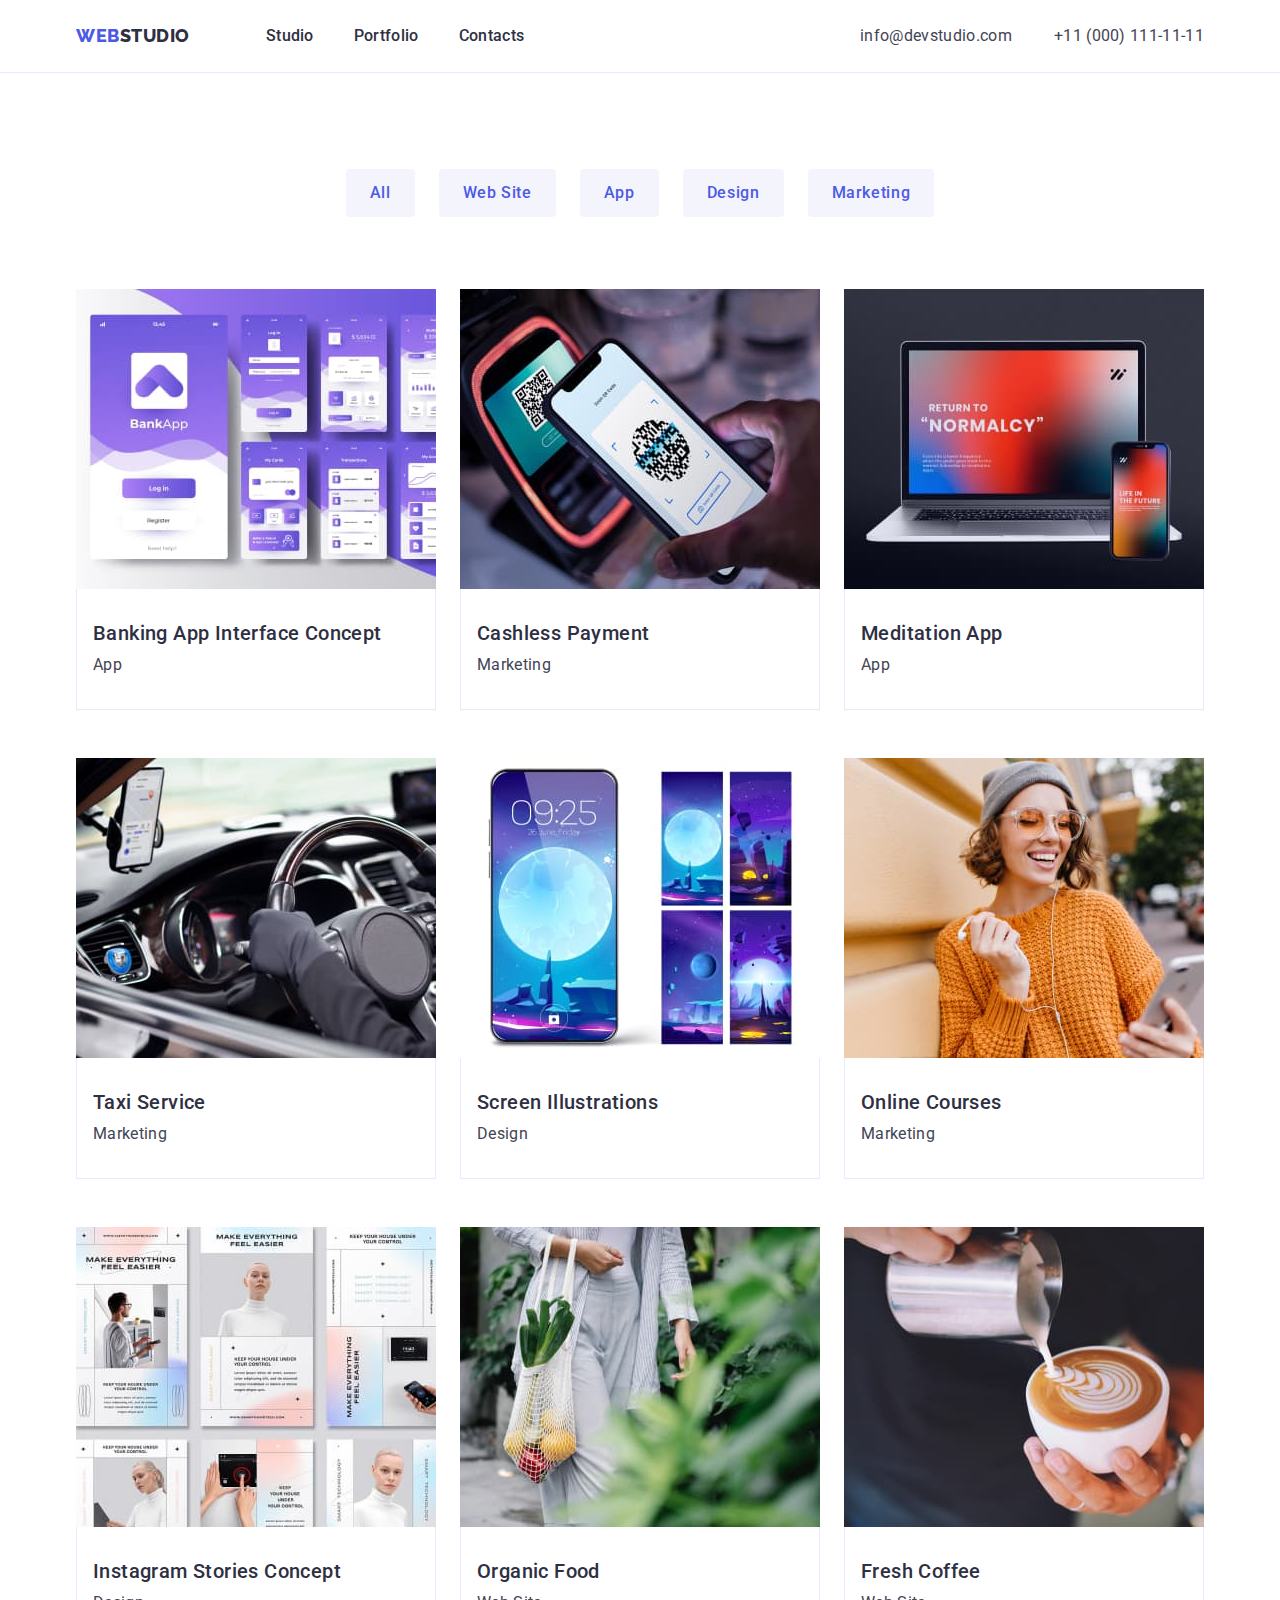
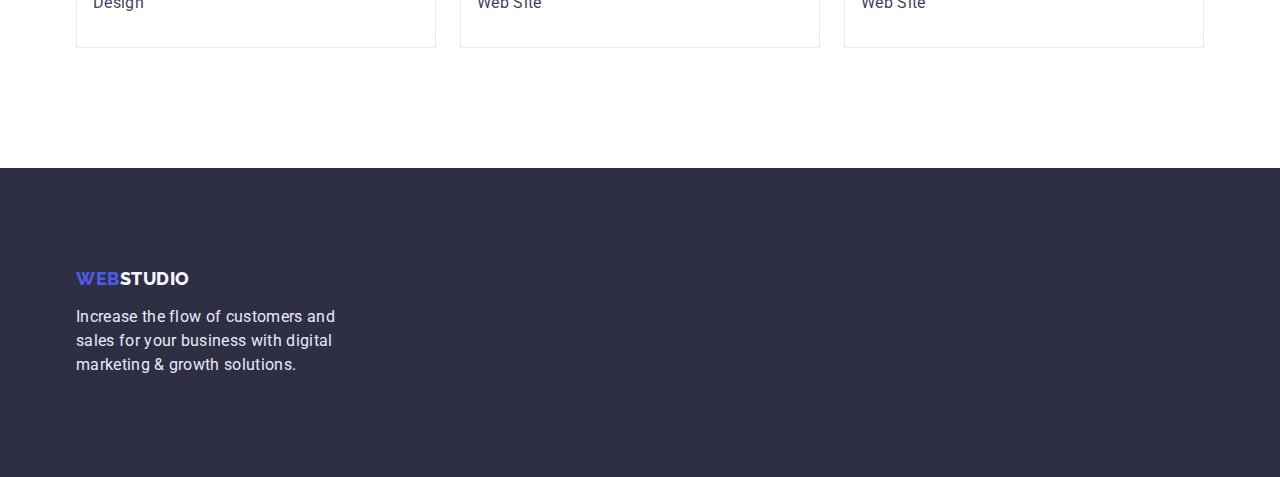
==== portfolio.html @ fcf5a806 "Initial commit" ====
<!DOCTYPE html>
<html lang="en">

<head>
  <meta charset="UTF-8" />
  <meta http-equiv="X-UA-Compatible" content="IE=edge" />
  <meta name="viewport" content="width=device-width, initial-scale=1.0" />
  <title>Document</title>
  <link rel="preconnect" href="https://fonts.googleapis.com" />
  <link rel="preconnect" href="https://fonts.gstatic.com" crossorigin />
  <link href="https://fonts.googleapis.com/css2?family=Raleway:wght@800&family=Roboto:wght@400;500;700;900&display=swap"
    rel="stylesheet" />
  <link href="
        https://cdn.jsdelivr.net/npm/modern-normalize@1.1.0/modern-normalize.min.css
        " rel="stylesheet" />
  <link rel="stylesheet" href="./css/styles.css" />
</head>

<body>
  <!-- Header page -->
  <header class="main-header">
    <div class="main-wrap container">
      <nav class="menu-nav">
        <!-- Links to other pages or sections of the current page -->
        <a href="./index.html" class="logo-text-first link">Web<span class="logo-text-second link">Studio</span> </a>
        <ul class="site-nav list">
          <li class="site-nav-item"><a href="./index.html" class="site-nav-link link">Studio</a></li>
          <li class="site-nav-item"><a href="./portfolio.html" class="site-nav-link link">Portfolio</a></li>
          <li class="site-nav-item"><a href="" class="site-nav-link link">Contacts</a></li>
        </ul>
      </nav>
      <address class="address-header">
        <ul class="address-nav list">
          <li class="address-nav-item">
            <a class="address-nav-link link" href="mailto:info@devstudio.com">info@devstudio.com</a>
          </li>
          <li class="address-nav-item">
            <a class="address-nav-link link" href="tel:+110001111111">+11 (000) 111-11-11</a>
          </li>
        </ul>
      </address>
    </div>
  </header>
  <!-- Unique page content -->
  <main>
    <!-- Hero filter/radio+buttons-->
    <section class="main-portfolio">
      <div class="container">
        <!-- title will be without text-->
        <h1 class="visually-hidden">"Work examples"</h1>
        <ul class="filter-btn-list list">
          <li>
            <button type="button" class="filter-btn-text">All</button>
          </li>
          <li>
            <button type="button" class="filter-btn-text">Web Site</button>
          </li>
          <li>
            <button type="button" class="filter-btn-text">App</button>
          </li>
          <li>
            <button type="button" class="filter-btn-text">Design</button>
          </li>
          <li>
            <button type="button" class="filter-btn-text">Marketing</button>
          </li>
        </ul>
        <!-- Work types-->
        <ul class="work-list list">
          <li class="work-type list">
            <a href="banking-app" class="work-link link">
              <img src="./images/banking-app.jpg" alt="banking-app" width="360" height="300" />
              <div class="work-type-div">
                <h2 class="work-type-name">Banking App Interface Concept</h2>
                <p class="work-type-text">App</p>
              </div>
            </a>
          </li>
          <li class="work-type list">
            <a href="cashless" class="work-link link">
              <img src="./images/cashless.jpg" alt="cashless" width="360" height="300" />
              <div class="work-type-div">
                <h2 class="work-type-name">Cashless Payment</h2>
                <p class="work-type-text">Marketing</p>
              </div>
            </a>
          </li>
          <li class="work-type list">
            <a href="meditaion" class="work-link link">
              <img src="./images/meditaion-app.jpg" alt="meditaion" width="360" height="300" />
              <div class="work-type-div">
                <h2 class="work-type-name">Meditation App</h2>
                <p class="work-type-text">App</p>
              </div>
            </a>
          </li>
          <li class="work-type list">
            <a href="taxiservice" class="work-link link">
              <img src="./images/taxiservice.jpg" alt="taxiservice" width="360" height="300" />
              <div class="work-type-div">
                <h2 class="work-type-name">Taxi Service</h2>
                <p class="work-type-text">Marketing</p>
              </div>
            </a>
          </li>
          <li class="work-type list">
            <a href="screenIllustr" class="work-link link">
              <img src="./images/screenIllustr.jpg" alt="screenIllustr" width="360" height="300" />
              <div class="work-type-div">
                <h2 class="work-type-name">Screen Illustrations</h2>
                <p class="work-type-text">Design</p>
              </div>
            </a>
          </li>
          <li class="work-type list">
            <a href="oncourses" class="work-link link">
              <img src="./images/oncourses.jpg" alt="oncourses" width="360" height="300" />
              <div class="work-type-div">
                <h2 class="work-type-name">Online Courses</h2>
                <p class="work-type-text">Marketing</p>
              </div>
            </a>
          </li>
          <li class="work-type list">
            <a href="instagram" class="work-link link">
              <img src="./images/instagram.jpg" alt="instagram" width="360" height="300" />
              <div class="work-type-div">
                <h2 class="work-type-name">Instagram Stories Concept</h2>
                <p class="work-type-text">Design</p>
              </div>
            </a>
          </li>
          <li class="work-type list">
            <a href="organicfood" class="work-link link">
              <img src="./images/organicfood.jpg" alt="organicfood" width="360" height="300" />
              <div class="work-type-div">
                <h2 class="work-type-name">Organic Food</h2>
                <p class="work-type-text">Web Site</p>
              </div>
            </a>
          </li>
          <li class="work-type list">
            <a href="freshcoffee" class="work-link link">
              <img src="./images/freshcoffee.jpg" alt="freshcoffee" width="360" height="300" />
              <div class="work-type-div">
                <h2 class="work-type-name">Fresh Coffee</h2>
                <p class="work-type-text">Web Site</p>
              </div>
            </a>
          </li>
        </ul>
      </div>
    </section>
  </main>
  <footer class="footer-main">
    <div class="container">
      <a href="./index.html" class="logo-text-first link">Web<span class="footer-text-second link">Studio</span> </a>
      <p class="footer-text">
        Increase the flow of customers and sales for your business with digital
        marketing & growth solutions.
      </p>
    </div>
  </footer>
</body>

</html>
---- css/styles.css ----
:root {
    --main-text-color: #434455;
    --title-text-color:#2E2F42;
    --logo-text-color:#4D5AE5;
    --hover-text-color:#404BBF;
    --background-hero-color: #2E2F42;
    --hero-text-color: #FFFFFF;
    --button-main-color: #4D5AE5;
    --button-hover-color: #404BBF;
    --button-text-color: #FFFFFF;
    --background-button-color: #F4F4FD;
    --background-team-color: #F4F4FD;
    --background-team-card: #FFFFFF;
    --background-footer-color: #2E2F42;
    --logo-footertext-color: #F4F4FD;
    --footer-text-color: #E7E9FC;
    --background-main-section: #E5E5E5;
    --background-work-card: #FFFFFF;
}
body {
    font-family: Roboto, sans-serif;
    color: var(--main-text-color);
    background-color: var(--background-team-card); 
}
/* global border-box*/
*,
*::before,
*::after {
        box-sizing: border-box;
}
/* local zeroing margin&padding */

h1,
h2,
h3,
h4,
p {     margin-top: 0;
        margin-bottom: 0;
}
ul {
        margin-top: 0;
        margin-bottom: 0;
        padding-left: 0;
}

img {
        display: block;
        max-width: 100%;
        height: auto;
}

/* reset styles in the list*/
.list {
        list-style: none;
}
/* style for main page*/
/* reset styles in the link*/
.link {
        text-decoration: none;
        font-style: normal;
}
/* container*/
.container {
        max-width: 1158px;
        padding: 0 15px;
        margin: 0 auto;
}
/*style header*/
.main-header {
        border-bottom: 1px solid #E7E9FC;
}
.main-wrap {
        display: flex;
        align-items: center;
}
.menu-nav {
        display: flex;
        align-items: center;
       
}
/* logo header*/

.logo-text-first {
        padding-top: 24px;
        padding-bottom: 24px;

        font-family: 'Raleway', sans-serif;
        font-weight: 800;
        font-size: 18px;
        line-height: 1.17;
        letter-spacing: 0.03em;
        text-transform: uppercase;
        color: var(--logo-text-color);
}
.logo-text-second {
        font-family: 'Raleway', sans-serif;
        font-weight: 800;
        font-size: 18px;
        line-height: 1.17;
        letter-spacing: 0.03em;
        text-transform: uppercase;
        color: var(--title-text-color);
}
/* nav in header*/
.site-nav .link:hover,
.site-nav .link:focus
{color: var(--hover-text-color);
}
.site-nav {
        display: flex;
        margin-left: 76px;
}
.site-nav-item {
        margin-right: 40px;
}
.site-nav .site-nav-item:last-child {
        margin-right: 0;
}
.site-nav-link {
        display: block;
        padding-top: 24px;
        padding-bottom: 24px;

        font-weight: 500;
        font-size: 16px;
        line-height: 1.5;
        letter-spacing: 0.02em;
        color: var(--title-text-color);
}
/* nav address in header*/
.address-header {
        font-style: normal;
        margin-left: auto;
}
.address-nav-link {
        padding-top: 24px;
        padding-bottom: 24px;

        font-weight: 400;
        font-size: 16px;
        line-height: 1.5;
        letter-spacing: 0.02em;
        color: var(--main-text-color);
}
.address-nav {
        display: flex;  
       
}
.address-nav .address-nav-item + .address-nav-item {
        margin-left: 42px;
}
.address-nav .link:hover,
.address-nav .link:focus {
        color: var(--hover-text-color);
}
/* Hero section+button*/
.hero-section {
        text-align: center;
        background-color: var(--background-hero-color);
        padding-top: 188px;
        padding-bottom: 188px;
}
.hero-text {
        margin-bottom: 48px;
        margin-right: auto;
        margin-left: auto;
        width: 496px;

        font-weight: 700;
        font-size: 56px;
        line-height: 1.07;
        letter-spacing: 0.02em;
        text-align: center;
        color: var(--hero-text-color);
}
.hero-button {
        display: inline-block;
        border-radius: 4px;
        padding: 16px 32px;
        box-shadow: 0px 4px 4px rgba(0, 0, 0, 0.15);
        border: 0;

        font-family: inherit;
        background-color: var(--button-main-color);
        font-weight: 500;
        font-size: 16px;
        line-height: 1.5;
        letter-spacing: 0.04em;
        cursor: pointer;
        color: var(--button-text-color);
}
.hero-button:hover,
.hero-button:focus {
    background-color: var(--button-hover-color);
}
/* section About Our goal*/
/* h2 hidden*/
.visually-hidden {
        position: absolute;
        width: 1px;
        height: 1px;
        margin: -1px;
        border: 0;
        padding: 0;
        white-space: nowrap;
        clip-path: inset(100%);
        clip: rect(0 0 0 0);
        overflow: hidden;
}
.goal-main {
        padding: 120px 0;
}
.goal-list {
        display: flex;
        gap: 24px;
}
.goal-nav {
        flex-basis: calc((100%-72px)/4);
}
.goal-nav-item {
        margin-top: 0;
        margin-bottom: 8px;
        font-weight: 500;
        font-size: 20px;
        line-height: 1.2;
        letter-spacing: 0.02em;
        color: var(--title-text-color);
}
.goal-nav-text {
        margin: 0;
        font-weight: 400;
        font-size: 16px;
        line-height: 1.5;
        letter-spacing: 0.02em;
        color: var(--main-text-color);
}
/*  section What are we doing*/
.doing-main {
        padding: 0 0 120px 0;
}
.doing-nav {
        display: flex;
        /* flex-wrap: wrap; */
        gap: 24px;

}
.doing-header {
        margin-top: 0;
        margin-bottom: 72px;

        font-weight: 700;
        font-size: 36px;
        line-height: 1.11;
        letter-spacing: 0.02em;
        text-transform: capitalize;
        text-align: center;
        color: var(--title-text-color);
}
.doing-nav-item {
        flex-basis: calc((100%-24*2)/3);
}

/*  section Team*/
.team-sect {
        padding: 120px 0;
        background-color: var(--background-team-color);
}
.team-nav {
        display: flex;
        /* flex-wrap: wrap; */
        gap: 24px;
}
.team-header {
        margin-top: 0;
        margin-bottom: 72px;

        font-weight: 700;
        font-size: 36px;
        line-height: 1.11;
        letter-spacing: 0.02em;
        text-transform: capitalize;
        text-align: center;
        color: var(--title-text-color);
}

.team-nav-items {
        flex-basis: calc((100%-24*3)/4);
        background-color: var(--background-team-card);
}
.team-nav-name {
        margin-top: 0;
        margin-bottom: 8px;
        text-align: center;

        font-weight: 500;
        font-size: 20px;
        line-height: 1.2;
        letter-spacing: 0.02em;
        color: var(--title-text-color);
}
.team-nav-position {
        margin: 0;
        text-align: center;
        line-height: 1.5;
        font-size: 16px;
        letter-spacing: 0.02em;
}
.container-card {
        padding: 32px 16px;
}
/*  footer*/
.footer-main {
        padding-top: 100px;
        padding-bottom: 100px;
        background-color: var(--background-footer-color);
}
.footer-text-second {
        font-family: 'Raleway', sans-serif;
        font-style: normal;
        font-weight: 800;
        font-size: 18px;
        line-height: 1.17;
        letter-spacing: 0.03em;
        text-transform: uppercase;
        color: var(--logo-footertext-color);
}
.footer-text {
        margin-top: 16px;
        margin-bottom: 0;
        width: 264px;

        font-size: 16px;
        line-height: 1.5;
        letter-spacing: 0.02em;
        color: var(--footer-text-color);
}
/* style for PORTFOLIO page*/
/* filter/radio+buttons-*/
.main-portfolio {
        padding: 96px 0 120px 0;
}
.filter-btn-list {
        margin-bottom: 72px;
        justify-content: center;
        display: flex;
        gap: 24px;
}
.filter-btn-text {
        display: inline-block;
        border-radius: 4px;
        padding: 12px 24px;

        font-family: inherit;
        background-color: var(--background-button-color);
        font-weight: 500;
        font-size: 16px;
        line-height: 1.5;
        letter-spacing: 0.04em;
        border: transparent;
        cursor: pointer;
        color: var(--button-main-color);
}
.filter-btn-text:hover,
.filter-btn-text:focus {
        color: var(--button-text-color);
        background-color: var(--button-hover-color);
        box-shadow: 0px 4px 4px rgba(0, 0, 0, 0.15);
        border-radius: 4px;
}
/* --Work types-*/
.work-list {
        display: flex;
        flex-wrap: wrap;
        gap: 48px 24px;
}
.work-type {
        width: calc ((100%-48px)/3);
        background-color: var(--background-work-card);
}
.work-type-div {
        padding: 32px 16px;
        border: 1px solid #E7E9FC;
        border-top: none;
}
.work-type-name {
        margin-bottom: 8px;
        font-weight: 500;
        font-size: 20px;
        line-height: 1.2;
        letter-spacing: 0.02em;
        color: var(--title-text-color);
}
.work-type-text {
        font-size: 16px;
        line-height: 1.5;
        letter-spacing: 0.02em;
        color: var(--main-text-color);
}
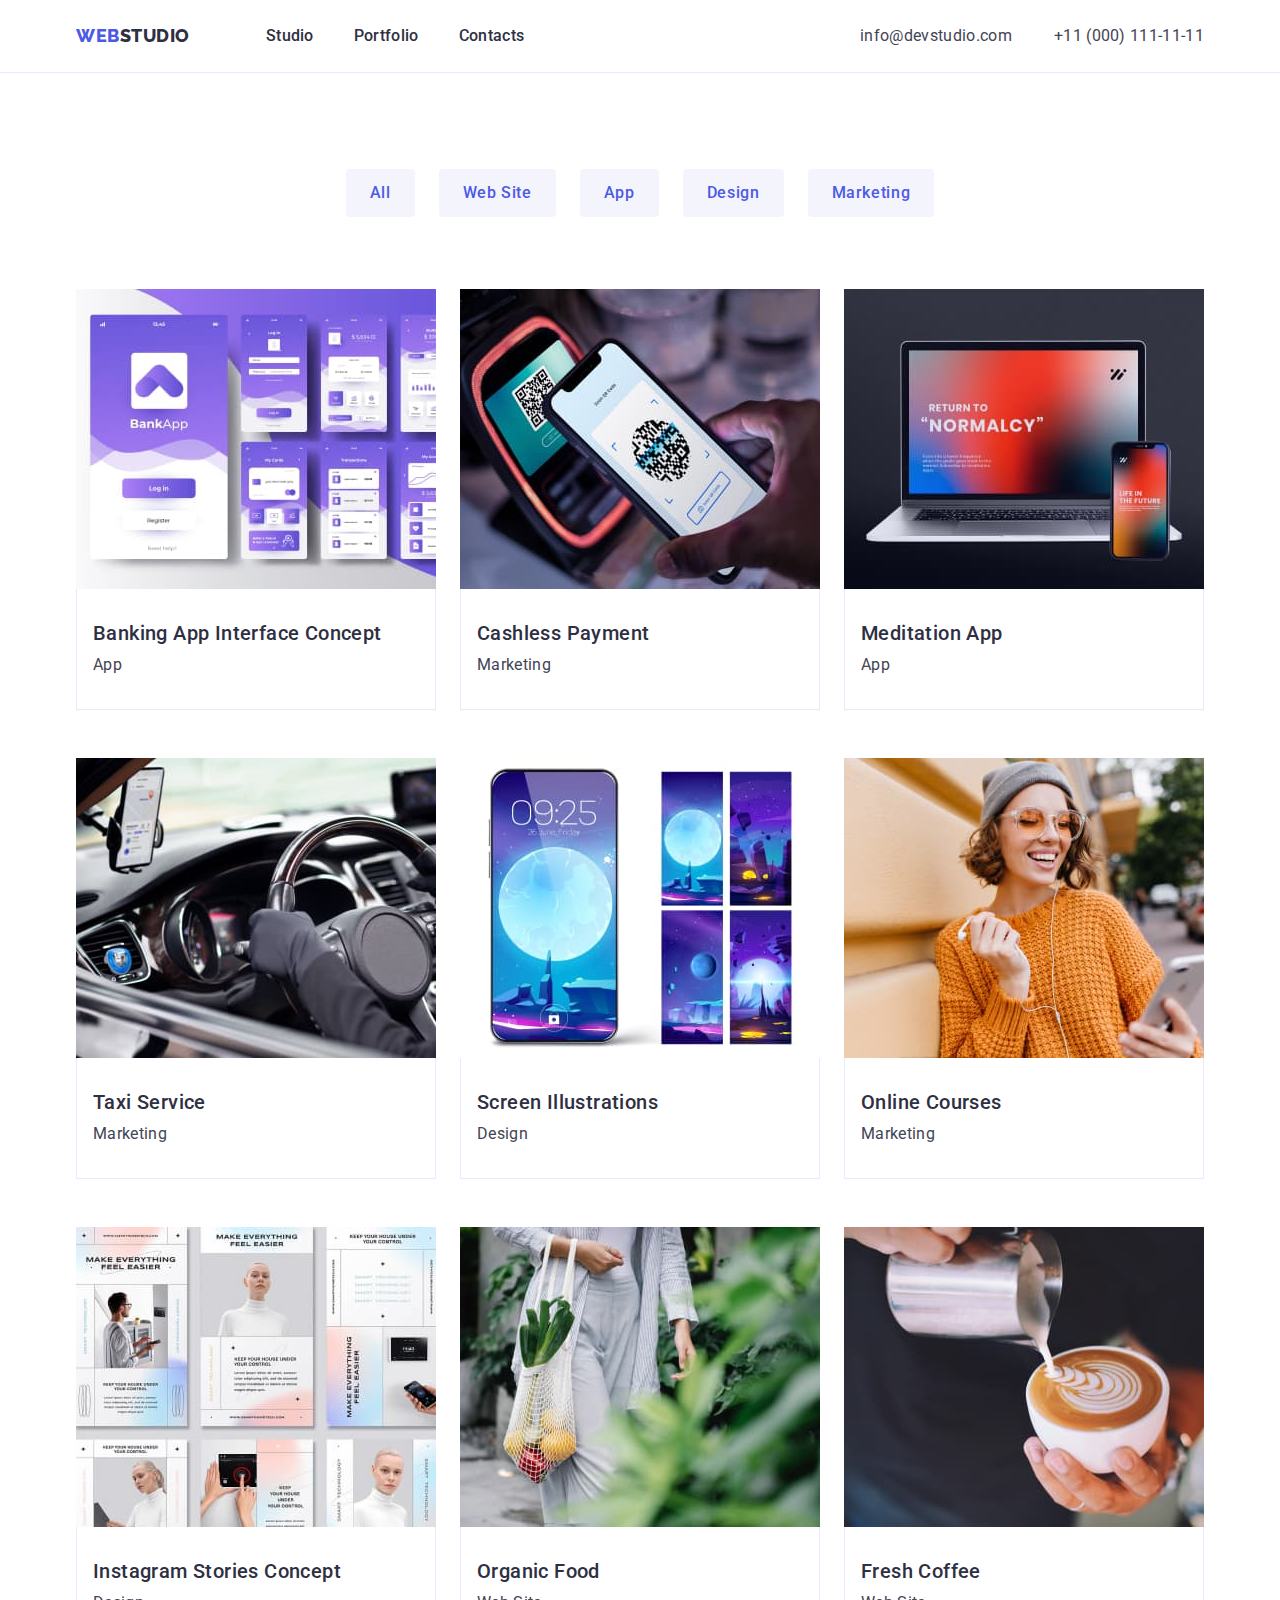
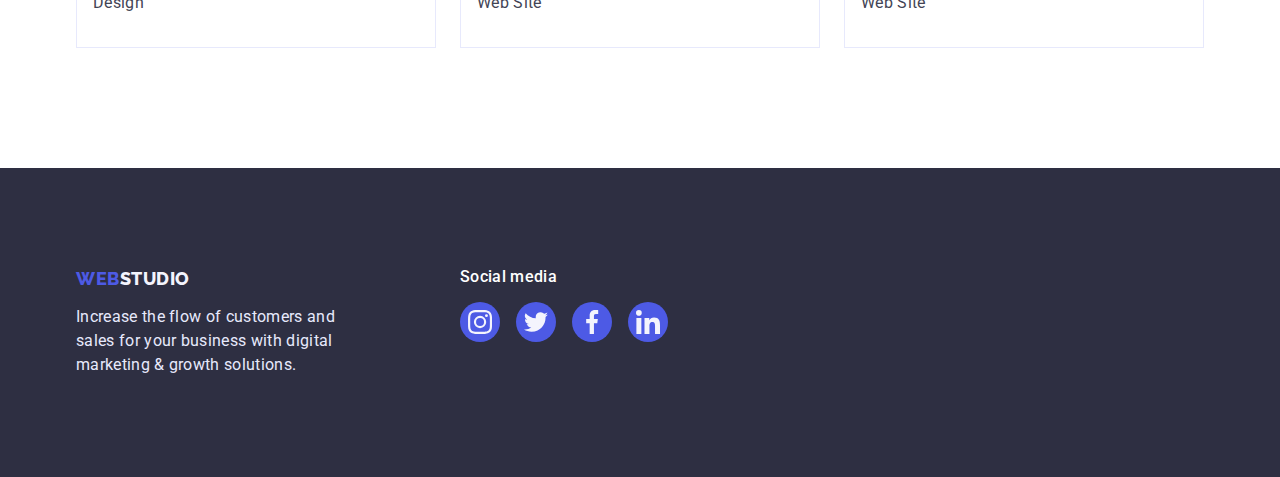
==== commit bf88a8c3: "final hw 04" ====
--- a/portfolio.html
+++ b/portfolio.html
@@ -1,166 +1,265 @@
 <!DOCTYPE html>
 <html lang="en">
+  <head>
+    <meta charset="UTF-8" />
+    <meta http-equiv="X-UA-Compatible" content="IE=edge" />
+    <meta name="viewport" content="width=device-width, initial-scale=1.0" />
+    <title>Document</title>
+    <link rel="preconnect" href="https://fonts.googleapis.com" />
+    <link rel="preconnect" href="https://fonts.gstatic.com" crossorigin />
+    <link
+      href="https://fonts.googleapis.com/css2?family=Raleway:wght@800&family=Roboto:wght@400;500;700;900&display=swap"
+      rel="stylesheet"
+    />
+    <link
+      href="
+        https://cdn.jsdelivr.net/npm/modern-normalize@1.1.0/modern-normalize.min.css
+        "
+      rel="stylesheet"
+    />
+    <link rel="stylesheet" href="./css/styles.css" />
+  </head>
 
-<head>
-  <meta charset="UTF-8" />
-  <meta http-equiv="X-UA-Compatible" content="IE=edge" />
-  <meta name="viewport" content="width=device-width, initial-scale=1.0" />
-  <title>Document</title>
-  <link rel="preconnect" href="https://fonts.googleapis.com" />
-  <link rel="preconnect" href="https://fonts.gstatic.com" crossorigin />
-  <link href="https://fonts.googleapis.com/css2?family=Raleway:wght@800&family=Roboto:wght@400;500;700;900&display=swap"
-    rel="stylesheet" />
-  <link href="
-        https://cdn.jsdelivr.net/npm/modern-normalize@1.1.0/modern-normalize.min.css
-        " rel="stylesheet" />
-  <link rel="stylesheet" href="./css/styles.css" />
-</head>
-
-<body>
-  <!-- Header page -->
-  <header class="main-header">
-    <div class="main-wrap container">
-      <nav class="menu-nav">
-        <!-- Links to other pages or sections of the current page -->
-        <a href="./index.html" class="logo-text-first link">Web<span class="logo-text-second link">Studio</span> </a>
-        <ul class="site-nav list">
-          <li class="site-nav-item"><a href="./index.html" class="site-nav-link link">Studio</a></li>
-          <li class="site-nav-item"><a href="./portfolio.html" class="site-nav-link link">Portfolio</a></li>
-          <li class="site-nav-item"><a href="" class="site-nav-link link">Contacts</a></li>
-        </ul>
-      </nav>
-      <address class="address-header">
-        <ul class="address-nav list">
-          <li class="address-nav-item">
-            <a class="address-nav-link link" href="mailto:info@devstudio.com">info@devstudio.com</a>
-          </li>
-          <li class="address-nav-item">
-            <a class="address-nav-link link" href="tel:+110001111111">+11 (000) 111-11-11</a>
-          </li>
-        </ul>
-      </address>
-    </div>
-  </header>
-  <!-- Unique page content -->
-  <main>
-    <!-- Hero filter/radio+buttons-->
-    <section class="main-portfolio">
-      <div class="container">
-        <!-- title will be without text-->
-        <h1 class="visually-hidden">"Work examples"</h1>
-        <ul class="filter-btn-list list">
-          <li>
-            <button type="button" class="filter-btn-text">All</button>
-          </li>
-          <li>
-            <button type="button" class="filter-btn-text">Web Site</button>
-          </li>
-          <li>
-            <button type="button" class="filter-btn-text">App</button>
-          </li>
-          <li>
-            <button type="button" class="filter-btn-text">Design</button>
-          </li>
-          <li>
-            <button type="button" class="filter-btn-text">Marketing</button>
-          </li>
-        </ul>
-        <!-- Work types-->
-        <ul class="work-list list">
-          <li class="work-type list">
-            <a href="banking-app" class="work-link link">
-              <img src="./images/banking-app.jpg" alt="banking-app" width="360" height="300" />
-              <div class="work-type-div">
-                <h2 class="work-type-name">Banking App Interface Concept</h2>
-                <p class="work-type-text">App</p>
-              </div>
-            </a>
-          </li>
-          <li class="work-type list">
-            <a href="cashless" class="work-link link">
-              <img src="./images/cashless.jpg" alt="cashless" width="360" height="300" />
-              <div class="work-type-div">
-                <h2 class="work-type-name">Cashless Payment</h2>
-                <p class="work-type-text">Marketing</p>
-              </div>
-            </a>
-          </li>
-          <li class="work-type list">
-            <a href="meditaion" class="work-link link">
-              <img src="./images/meditaion-app.jpg" alt="meditaion" width="360" height="300" />
-              <div class="work-type-div">
-                <h2 class="work-type-name">Meditation App</h2>
-                <p class="work-type-text">App</p>
-              </div>
-            </a>
-          </li>
-          <li class="work-type list">
-            <a href="taxiservice" class="work-link link">
-              <img src="./images/taxiservice.jpg" alt="taxiservice" width="360" height="300" />
-              <div class="work-type-div">
-                <h2 class="work-type-name">Taxi Service</h2>
-                <p class="work-type-text">Marketing</p>
-              </div>
-            </a>
-          </li>
-          <li class="work-type list">
-            <a href="screenIllustr" class="work-link link">
-              <img src="./images/screenIllustr.jpg" alt="screenIllustr" width="360" height="300" />
-              <div class="work-type-div">
-                <h2 class="work-type-name">Screen Illustrations</h2>
-                <p class="work-type-text">Design</p>
-              </div>
-            </a>
-          </li>
-          <li class="work-type list">
-            <a href="oncourses" class="work-link link">
-              <img src="./images/oncourses.jpg" alt="oncourses" width="360" height="300" />
-              <div class="work-type-div">
-                <h2 class="work-type-name">Online Courses</h2>
-                <p class="work-type-text">Marketing</p>
-              </div>
-            </a>
-          </li>
-          <li class="work-type list">
-            <a href="instagram" class="work-link link">
-              <img src="./images/instagram.jpg" alt="instagram" width="360" height="300" />
-              <div class="work-type-div">
-                <h2 class="work-type-name">Instagram Stories Concept</h2>
-                <p class="work-type-text">Design</p>
-              </div>
-            </a>
-          </li>
-          <li class="work-type list">
-            <a href="organicfood" class="work-link link">
-              <img src="./images/organicfood.jpg" alt="organicfood" width="360" height="300" />
-              <div class="work-type-div">
-                <h2 class="work-type-name">Organic Food</h2>
-                <p class="work-type-text">Web Site</p>
-              </div>
-            </a>
-          </li>
-          <li class="work-type list">
-            <a href="freshcoffee" class="work-link link">
-              <img src="./images/freshcoffee.jpg" alt="freshcoffee" width="360" height="300" />
-              <div class="work-type-div">
-                <h2 class="work-type-name">Fresh Coffee</h2>
-                <p class="work-type-text">Web Site</p>
-              </div>
-            </a>
-          </li>
-        </ul>
+  <body>
+    <!-- Header page -->
+    <header class="main-header">
+      <div class="main-wrap container">
+        <nav class="menu-nav">
+          <!-- Links to other pages or sections of the current page -->
+          <a href="./index.html" class="logo-text-first link"
+            >Web<span class="logo-text-second link">Studio</span>
+          </a>
+          <ul class="site-nav list">
+            <li class="site-nav-item">
+              <a href="./index.html" class="site-nav-link link">Studio</a>
+            </li>
+            <li class="site-nav-item">
+              <a href="./portfolio.html" class="site-nav-link link"
+                >Portfolio</a
+              >
+            </li>
+            <li class="site-nav-item">
+              <a href="" class="site-nav-link link">Contacts</a>
+            </li>
+          </ul>
+        </nav>
+        <address class="address-header">
+          <ul class="address-nav list">
+            <li class="address-nav-item">
+              <a class="address-nav-link link" href="mailto:info@devstudio.com"
+                >info@devstudio.com</a
+              >
+            </li>
+            <li class="address-nav-item">
+              <a class="address-nav-link link" href="tel:+110001111111"
+                >+11 (000) 111-11-11</a
+              >
+            </li>
+          </ul>
+        </address>
       </div>
-    </section>
-  </main>
-  <footer class="footer-main">
-    <div class="container">
-      <a href="./index.html" class="logo-text-first link">Web<span class="footer-text-second link">Studio</span> </a>
-      <p class="footer-text">
-        Increase the flow of customers and sales for your business with digital
-        marketing & growth solutions.
-      </p>
-    </div>
-  </footer>
-</body>
-
-</html>+    </header>
+    <!-- Unique page content -->
+    <main>
+      <!-- Hero filter/radio+buttons-->
+      <section class="main-portfolio">
+        <div class="container">
+          <!-- title will be without text-->
+          <h1 class="visually-hidden">"Work examples"</h1>
+          <ul class="filter-btn-list list">
+            <li>
+              <button type="button" class="filter-btn-text">All</button>
+            </li>
+            <li>
+              <button type="button" class="filter-btn-text">Web Site</button>
+            </li>
+            <li>
+              <button type="button" class="filter-btn-text">App</button>
+            </li>
+            <li>
+              <button type="button" class="filter-btn-text">Design</button>
+            </li>
+            <li>
+              <button type="button" class="filter-btn-text">Marketing</button>
+            </li>
+          </ul>
+          <!-- Work types-->
+          <ul class="work-list list">
+            <li class="work-type">
+              <a class="work-link link" href="banking-app">
+                <img
+                  src="./images/banking-app.jpg"
+                  alt="banking-app"
+                  width="360"
+                  height="300"
+                />
+                <div class="work-type-div">
+                  <h2 class="work-type-name">Banking App Interface Concept</h2>
+                  <p class="work-type-text">App</p>
+                </div>
+              </a>
+            </li>
+            <li class="work-type list">
+              <a href="cashless" class="work-link link">
+                <img
+                  src="./images/cashless.jpg"
+                  alt="cashless"
+                  width="360"
+                  height="300"
+                />
+                <div class="work-type-div">
+                  <h2 class="work-type-name">Cashless Payment</h2>
+                  <p class="work-type-text">Marketing</p>
+                </div>
+              </a>
+            </li>
+            <li class="work-type list">
+              <a href="meditaion" class="work-link link">
+                <img
+                  src="./images/meditaion-app.jpg"
+                  alt="meditaion"
+                  width="360"
+                  height="300"
+                />
+                <div class="work-type-div">
+                  <h2 class="work-type-name">Meditation App</h2>
+                  <p class="work-type-text">App</p>
+                </div>
+              </a>
+            </li>
+            <li class="work-type list">
+              <a href="taxiservice" class="work-link link">
+                <img
+                  src="./images/taxiservice.jpg"
+                  alt="taxiservice"
+                  width="360"
+                  height="300"
+                />
+                <div class="work-type-div">
+                  <h2 class="work-type-name">Taxi Service</h2>
+                  <p class="work-type-text">Marketing</p>
+                </div>
+              </a>
+            </li>
+            <li class="work-type list">
+              <a href="screenIllustr" class="work-link link">
+                <img
+                  src="./images/screenIllustr.jpg"
+                  alt="screenIllustr"
+                  width="360"
+                  height="300"
+                />
+                <div class="work-type-div">
+                  <h2 class="work-type-name">Screen Illustrations</h2>
+                  <p class="work-type-text">Design</p>
+                </div>
+              </a>
+            </li>
+            <li class="work-type list">
+              <a href="oncourses" class="work-link link">
+                <img
+                  src="./images/oncourses.jpg"
+                  alt="oncourses"
+                  width="360"
+                  height="300"
+                />
+                <div class="work-type-div">
+                  <h2 class="work-type-name">Online Courses</h2>
+                  <p class="work-type-text">Marketing</p>
+                </div>
+              </a>
+            </li>
+            <li class="work-type list">
+              <a href="instagram" class="work-link link">
+                <img
+                  src="./images/instagram.jpg"
+                  alt="instagram"
+                  width="360"
+                  height="300"
+                />
+                <div class="work-type-div">
+                  <h2 class="work-type-name">Instagram Stories Concept</h2>
+                  <p class="work-type-text">Design</p>
+                </div>
+              </a>
+            </li>
+            <li class="work-type list">
+              <a href="organicfood" class="work-link link">
+                <img
+                  src="./images/organicfood.jpg"
+                  alt="organicfood"
+                  width="360"
+                  height="300"
+                />
+                <div class="work-type-div">
+                  <h2 class="work-type-name">Organic Food</h2>
+                  <p class="work-type-text">Web Site</p>
+                </div>
+              </a>
+            </li>
+            <li class="work-type list">
+              <a href="freshcoffee" class="work-link link">
+                <img
+                  src="./images/freshcoffee.jpg"
+                  alt="freshcoffee"
+                  width="360"
+                  height="300"
+                />
+                <div class="work-type-div">
+                  <h2 class="work-type-name">Fresh Coffee</h2>
+                  <p class="work-type-text">Web Site</p>
+                </div>
+              </a>
+            </li>
+          </ul>
+        </div>
+      </section>
+    </main>
+    <footer class="footer-main">
+      <div class="container footer-wrap">
+        <div>
+          <a href="./index.html" class="footer-text-first link list"
+            >Web<span class="footer-text-second link">Studio</span>
+          </a>
+          <p class="footer-text">
+            Increase the flow of customers and sales for your business with
+            digital marketing & growth solutions.
+          </p>
+        </div>
+        <div class="footer-social-wrap">
+          <p class="footer-social">Social media</p>
+          <ul class="footer-social-nav list">
+            <li class="footer-social-link">
+              <a href="" class="social-nav-link footer-link">
+                <svg class="social-nav-icon" width="24" height="24">
+                  <use href="./images/icons.svg#icon-instagram"></use>
+                </svg>
+              </a>
+            </li>
+            <li class="footer-social-link">
+              <a href="" class="social-nav-link footer-link">
+                <svg class="social-nav-icon" width="24" height="24">
+                  <use href="./images/icons.svg#icon-twitter"></use>
+                </svg>
+              </a>
+            </li>
+            <li class="footer-social-link">
+              <a href="" class="social-nav-link footer-link">
+                <svg class="social-nav-icon" width="24" height="24">
+                  <use href="./images/icons.svg#icon-facebook"></use>
+                </svg>
+              </a>
+            </li>
+            <li class="footer-social-link">
+              <a href="" class="social-nav-link footer-link">
+                <svg class="social-nav-icon" width="24" height="24">
+                  <use href="./images/icons.svg#icon-linkedin"></use>
+                </svg>
+              </a>
+            </li>
+          </ul>
+        </div>
+      </div>
+    </footer>
+  </body>
+</html>
--- a/css/styles.css
+++ b/css/styles.css
@@ -1,32 +1,38 @@
 :root {
-    --main-text-color: #434455;
-    --title-text-color:#2E2F42;
-    --logo-text-color:#4D5AE5;
-    --hover-text-color:#404BBF;
-    --background-hero-color: #2E2F42;
-    --hero-text-color: #FFFFFF;
-    --button-main-color: #4D5AE5;
-    --button-hover-color: #404BBF;
-    --button-text-color: #FFFFFF;
-    --background-button-color: #F4F4FD;
-    --background-team-color: #F4F4FD;
-    --background-team-card: #FFFFFF;
-    --background-footer-color: #2E2F42;
-    --logo-footertext-color: #F4F4FD;
-    --footer-text-color: #E7E9FC;
-    --background-main-section: #E5E5E5;
-    --background-work-card: #FFFFFF;
+  --main-text-color: #434455;
+  --title-text-color: #2e2f42;
+  --logo-text-color: #4d5ae5;
+  --hover-text-color: #404bbf;
+  --background-hero-color: #2e2f42;
+  --hero-text-color: #ffffff;
+  --button-main-color: #4d5ae5;
+  --button-hover-color: #404bbf;
+  --button-text-color: #ffffff;
+  --background-button-color: #f4f4fd;
+  --background-team-color: #f4f4fd;
+  --background-team-card: #ffffff;
+  --background-footer-color: #2e2f42;
+  --logo-footertext-color: #f4f4fd;
+  --footer-text-color: #e7e9fc;
+  --background-main-section: #e5e5e5;
+  --background-work-card: #ffffff;
+  --social-icon-color: rgba(244, 244, 253, 1);
+  --social-background-color: rgba(77, 90, 229, 1);
+  --social-background-hover: rgba(64, 75, 191, 1);
+  --customer-border-color: rgba(142, 143, 153, 1);
+  --customer-logo-color: rgba(142, 143, 153, 1);
+  --footer-cocial-color: #31d0aa;
 }
 body {
-    font-family: Roboto, sans-serif;
-    color: var(--main-text-color);
-    background-color: var(--background-team-card); 
+  font-family: Roboto, sans-serif;
+  color: var(--main-text-color);
+  background-color: var(--background-team-card);
 }
 /* global border-box*/
 *,
 *::before,
 *::after {
-        box-sizing: border-box;
+  box-sizing: border-box;
 }
 /* local zeroing margin&padding */
 
@@ -34,365 +40,502 @@
 h2,
 h3,
 h4,
-p {     margin-top: 0;
-        margin-bottom: 0;
+p {
+  margin-top: 0;
+  margin-bottom: 0;
 }
 ul {
-        margin-top: 0;
-        margin-bottom: 0;
-        padding-left: 0;
+  margin-top: 0;
+  margin-bottom: 0;
+  padding-left: 0;
 }
 
 img {
-        display: block;
-        max-width: 100%;
-        height: auto;
+  display: block;
+  max-width: 100%;
+  height: auto;
 }
 
 /* reset styles in the list*/
 .list {
-        list-style: none;
+  list-style: none;
 }
 /* style for main page*/
 /* reset styles in the link*/
 .link {
-        text-decoration: none;
-        font-style: normal;
+  text-decoration: none;
+  font-style: normal;
 }
 /* container*/
 .container {
-        max-width: 1158px;
-        padding: 0 15px;
-        margin: 0 auto;
+  max-width: 1158px;
+  padding: 0 15px;
+  margin: 0 auto;
 }
 /*style header*/
 .main-header {
-        border-bottom: 1px solid #E7E9FC;
+  border-bottom: 1px solid #e7e9fc;
 }
 .main-wrap {
-        display: flex;
-        align-items: center;
+  display: flex;
+  align-items: center;
 }
 .menu-nav {
-        display: flex;
-        align-items: center;
-       
+  display: flex;
+  align-items: center;
 }
 /* logo header*/
 
 .logo-text-first {
-        padding-top: 24px;
-        padding-bottom: 24px;
-
-        font-family: 'Raleway', sans-serif;
-        font-weight: 800;
-        font-size: 18px;
-        line-height: 1.17;
-        letter-spacing: 0.03em;
-        text-transform: uppercase;
-        color: var(--logo-text-color);
+  padding-top: 24px;
+  padding-bottom: 24px;
+
+  font-family: 'Raleway', sans-serif;
+  font-weight: 800;
+  font-size: 18px;
+  line-height: 1.17;
+  letter-spacing: 0.03em;
+  text-transform: uppercase;
+  color: var(--logo-text-color);
 }
 .logo-text-second {
-        font-family: 'Raleway', sans-serif;
-        font-weight: 800;
-        font-size: 18px;
-        line-height: 1.17;
-        letter-spacing: 0.03em;
-        text-transform: uppercase;
-        color: var(--title-text-color);
+  font-family: 'Raleway', sans-serif;
+  font-weight: 800;
+  font-size: 18px;
+  line-height: 1.17;
+  letter-spacing: 0.03em;
+  text-transform: uppercase;
+  color: var(--title-text-color);
 }
 /* nav in header*/
 .site-nav .link:hover,
-.site-nav .link:focus
-{color: var(--hover-text-color);
+.site-nav .link:focus {
+  color: var(--hover-text-color);
 }
 .site-nav {
-        display: flex;
-        margin-left: 76px;
+  display: flex;
+  margin-left: 76px;
 }
 .site-nav-item {
-        margin-right: 40px;
+  margin-right: 40px;
 }
 .site-nav .site-nav-item:last-child {
-        margin-right: 0;
+  margin-right: 0;
 }
 .site-nav-link {
-        display: block;
-        padding-top: 24px;
-        padding-bottom: 24px;
-
-        font-weight: 500;
-        font-size: 16px;
-        line-height: 1.5;
-        letter-spacing: 0.02em;
-        color: var(--title-text-color);
+  display: block;
+  padding-top: 24px;
+  padding-bottom: 24px;
+
+  font-weight: 500;
+  font-size: 16px;
+  line-height: 1.5;
+  letter-spacing: 0.02em;
+  color: var(--title-text-color);
 }
 /* nav address in header*/
 .address-header {
-        font-style: normal;
-        margin-left: auto;
+  font-style: normal;
+  margin-left: auto;
 }
 .address-nav-link {
-        padding-top: 24px;
-        padding-bottom: 24px;
-
-        font-weight: 400;
-        font-size: 16px;
-        line-height: 1.5;
-        letter-spacing: 0.02em;
-        color: var(--main-text-color);
+  padding-top: 24px;
+  padding-bottom: 24px;
+
+  font-weight: 400;
+  font-size: 16px;
+  line-height: 1.5;
+  letter-spacing: 0.02em;
+  color: var(--main-text-color);
 }
 .address-nav {
-        display: flex;  
-       
+  display: flex;
 }
 .address-nav .address-nav-item + .address-nav-item {
-        margin-left: 42px;
+  margin-left: 42px;
 }
 .address-nav .link:hover,
 .address-nav .link:focus {
-        color: var(--hover-text-color);
+  color: var(--hover-text-color);
 }
 /* Hero section+button*/
 .hero-section {
-        text-align: center;
-        background-color: var(--background-hero-color);
-        padding-top: 188px;
-        padding-bottom: 188px;
+  text-align: center;
+  background-color: var(--background-hero-color);
+  padding-top: 188px;
+  padding-bottom: 188px;
+  background-image: linear-gradient(
+      rgba(46, 47, 66, 0.7),
+      rgba(46, 47, 66, 0.7)
+    ),
+    url(../images/peopleofficeopt.jpg);
+  background-size: cover;
+  max-width: 1440px;
+  margin: 0 auto;
 }
 .hero-text {
-        margin-bottom: 48px;
-        margin-right: auto;
-        margin-left: auto;
-        width: 496px;
-
-        font-weight: 700;
-        font-size: 56px;
-        line-height: 1.07;
-        letter-spacing: 0.02em;
-        text-align: center;
-        color: var(--hero-text-color);
+  margin-bottom: 48px;
+  margin-right: auto;
+  margin-left: auto;
+  width: 496px;
+
+  font-weight: 700;
+  font-size: 56px;
+  line-height: 1.07;
+  letter-spacing: 0.02em;
+  text-align: center;
+  color: var(--hero-text-color);
 }
 .hero-button {
-        display: inline-block;
-        border-radius: 4px;
-        padding: 16px 32px;
-        box-shadow: 0px 4px 4px rgba(0, 0, 0, 0.15);
-        border: 0;
-
-        font-family: inherit;
-        background-color: var(--button-main-color);
-        font-weight: 500;
-        font-size: 16px;
-        line-height: 1.5;
-        letter-spacing: 0.04em;
-        cursor: pointer;
-        color: var(--button-text-color);
+  display: inline-block;
+  border-radius: 4px;
+  padding: 16px 32px;
+  box-shadow: 0px 4px 4px rgba(0, 0, 0, 0.15);
+  border: 0;
+
+  font-family: inherit;
+  background-color: var(--button-main-color);
+  font-weight: 500;
+  font-size: 16px;
+  line-height: 1.5;
+  letter-spacing: 0.04em;
+  cursor: pointer;
+  color: var(--button-text-color);
 }
 .hero-button:hover,
 .hero-button:focus {
-    background-color: var(--button-hover-color);
+  background-color: var(--button-hover-color);
 }
 /* section About Our goal*/
 /* h2 hidden*/
 .visually-hidden {
-        position: absolute;
-        width: 1px;
-        height: 1px;
-        margin: -1px;
-        border: 0;
-        padding: 0;
-        white-space: nowrap;
-        clip-path: inset(100%);
-        clip: rect(0 0 0 0);
-        overflow: hidden;
+  position: absolute;
+  width: 1px;
+  height: 1px;
+  margin: -1px;
+  border: 0;
+  padding: 0;
+  white-space: nowrap;
+  clip-path: inset(100%);
+  clip: rect(0 0 0 0);
+  overflow: hidden;
 }
 .goal-main {
-        padding: 120px 0;
+  padding: 120px 0;
 }
 .goal-list {
-        display: flex;
-        gap: 24px;
+  display: flex;
+  gap: 24px;
 }
 .goal-nav {
-        flex-basis: calc((100%-72px)/4);
+  flex-basis: calc((100%-72px) / 4);
+}
+.goal-icon {
+  display: flex;
+  justify-content: center;
+  align-items: center;
+  height: 112px;
+  margin-bottom: 8px;
+  background: var(--background-button-color);
+  border-radius: 4%;
 }
 .goal-nav-item {
-        margin-top: 0;
-        margin-bottom: 8px;
-        font-weight: 500;
-        font-size: 20px;
-        line-height: 1.2;
-        letter-spacing: 0.02em;
-        color: var(--title-text-color);
+  margin-top: 0;
+  margin-bottom: 8px;
+  font-weight: 500;
+  font-size: 20px;
+  line-height: 1.2;
+  letter-spacing: 0.02em;
+  color: var(--title-text-color);
 }
 .goal-nav-text {
-        margin: 0;
-        font-weight: 400;
-        font-size: 16px;
-        line-height: 1.5;
-        letter-spacing: 0.02em;
-        color: var(--main-text-color);
+  margin: 0;
+  font-weight: 400;
+  font-size: 16px;
+  line-height: 1.5;
+  letter-spacing: 0.02em;
+  color: var(--main-text-color);
 }
 /*  section What are we doing*/
 .doing-main {
-        padding: 0 0 120px 0;
+  padding: 0 0 120px 0;
 }
 .doing-nav {
-        display: flex;
-        /* flex-wrap: wrap; */
-        gap: 24px;
-
+  display: flex;
+  /* flex-wrap: wrap; */
+  gap: 24px;
 }
 .doing-header {
-        margin-top: 0;
-        margin-bottom: 72px;
-
-        font-weight: 700;
-        font-size: 36px;
-        line-height: 1.11;
-        letter-spacing: 0.02em;
-        text-transform: capitalize;
-        text-align: center;
-        color: var(--title-text-color);
+  margin-top: 0;
+  margin-bottom: 72px;
+
+  font-weight: 700;
+  font-size: 36px;
+  line-height: 1.11;
+  letter-spacing: 0.02em;
+  text-transform: capitalize;
+  text-align: center;
+  color: var(--title-text-color);
 }
 .doing-nav-item {
-        flex-basis: calc((100%-24*2)/3);
+  flex-basis: calc((100%-24 * 2) / 3);
 }
 
 /*  section Team*/
 .team-sect {
-        padding: 120px 0;
-        background-color: var(--background-team-color);
+  padding: 120px 0;
+  background-color: var(--background-team-color);
 }
 .team-nav {
-        display: flex;
-        /* flex-wrap: wrap; */
-        gap: 24px;
+  display: flex;
+  /* flex-wrap: wrap; */
+  gap: 24px;
 }
 .team-header {
-        margin-top: 0;
-        margin-bottom: 72px;
-
-        font-weight: 700;
-        font-size: 36px;
-        line-height: 1.11;
-        letter-spacing: 0.02em;
-        text-transform: capitalize;
-        text-align: center;
-        color: var(--title-text-color);
+  margin-top: 0;
+  margin-bottom: 72px;
+
+  font-weight: 700;
+  font-size: 36px;
+  line-height: 1.11;
+  letter-spacing: 0.02em;
+  text-transform: capitalize;
+  text-align: center;
+  color: var(--title-text-color);
 }
 
 .team-nav-items {
-        flex-basis: calc((100%-24*3)/4);
-        background-color: var(--background-team-card);
+  flex-basis: calc((100%-24 * 3) / 4);
+  background-color: var(--background-team-card);
+  text-align: center;
+  box-shadow: 0px 1px 6px rgba(46, 47, 66, 0.08),
+    0px 1px 1px rgba(46, 47, 66, 0.16), 0px 2px 1px rgba(46, 47, 66, 0.08);
+  border-radius: 0px 0px 4px 4px;
 }
 .team-nav-name {
-        margin-top: 0;
-        margin-bottom: 8px;
-        text-align: center;
-
-        font-weight: 500;
-        font-size: 20px;
-        line-height: 1.2;
-        letter-spacing: 0.02em;
-        color: var(--title-text-color);
+  margin-top: 0;
+  margin-bottom: 8px;
+  text-align: center;
+
+  font-weight: 500;
+  font-size: 20px;
+  line-height: 1.2;
+  letter-spacing: 0.02em;
+  color: var(--title-text-color);
 }
 .team-nav-position {
-        margin: 0;
-        text-align: center;
-        line-height: 1.5;
-        font-size: 16px;
-        letter-spacing: 0.02em;
+  margin: 0;
+  text-align: center;
+  line-height: 1.5;
+  font-size: 16px;
+  letter-spacing: 0.02em;
+  margin-bottom: 8px;
 }
 .container-card {
-        padding: 32px 16px;
-}
+  padding: 32px 0;
+}
+.social-nav {
+  display: flex;
+  align-content: center;
+  justify-content: center;
+  gap: 24px;
+}
+.social-nav-link {
+  display: flex;
+  justify-content: center;
+  align-items: center;
+  width: 40px;
+  height: 40px;
+  border-radius: 50%;
+  border-color: transparent;
+  background-color: var(--social-background-color);
+}
+.social-nav-link:hover,
+.social-nav-link:focus {
+  background-color: var(--social-background-hover);
+}
+
+.social-nav-icon {
+  fill: var(--social-icon-color);
+}
+
+/* Customers*/
+.customers-main {
+  padding: 120px 0;
+  background-color: var(--background-work-card);
+}
+.customers-list {
+  display: flex;
+  /* flex-wrap: wrap; */
+  gap: 24px;
+}
+.customers-header {
+  margin-top: 0;
+  margin-bottom: 72px;
+
+  font-weight: 700;
+  font-size: 36px;
+  line-height: 1.11;
+  letter-spacing: 0.02em;
+  text-transform: capitalize;
+  text-align: center;
+  color: var(--title-text-color);
+  /* outline: 1px solid red; */
+}
+.customers-link-icon {
+  width: 168px;
+  height: 88px;
+  align-items: center;
+  justify-content: center;
+  display: flex;
+
+  border: 1px solid var(--customer-border-color);
+  border-radius: 4px;
+}
+.customers-icon {
+  fill: var(--customer-logo-color);
+}
+.customers-link-icon:hover,
+.customers-link-icon:focus {
+  border: 1px solid var(--hover-text-color);
+}
+.customers-link-icon:hover .customers-icon,
+.customers-link-icon:focus .customers-icon {
+  fill: var(--hover-text-color);
+}
+
 /*  footer*/
 .footer-main {
-        padding-top: 100px;
-        padding-bottom: 100px;
-        background-color: var(--background-footer-color);
-}
+  padding-top: 100px;
+  padding-bottom: 100px;
+  background-color: var(--background-footer-color);
+}
+.footer-text-first {
+  padding-top: 24px;
+  padding-bottom: 24px;
+
+  font-family: 'Raleway', sans-serif;
+  font-weight: 800;
+  font-size: 18px;
+  line-height: 1.17;
+  letter-spacing: 0.03em;
+  text-transform: uppercase;
+  color: var(--logo-text-color);
+}
+
 .footer-text-second {
-        font-family: 'Raleway', sans-serif;
-        font-style: normal;
-        font-weight: 800;
-        font-size: 18px;
-        line-height: 1.17;
-        letter-spacing: 0.03em;
-        text-transform: uppercase;
-        color: var(--logo-footertext-color);
+  font-family: 'Raleway', sans-serif;
+  font-style: normal;
+  font-weight: 800;
+  font-size: 18px;
+  line-height: 1.17;
+  letter-spacing: 0.03em;
+  text-transform: uppercase;
+  color: var(--logo-footertext-color);
 }
 .footer-text {
-        margin-top: 16px;
-        margin-bottom: 0;
-        width: 264px;
-
-        font-size: 16px;
-        line-height: 1.5;
-        letter-spacing: 0.02em;
-        color: var(--footer-text-color);
+  margin-top: 16px;
+  margin-bottom: 0;
+  width: 264px;
+
+  font-size: 16px;
+  line-height: 1.5;
+  letter-spacing: 0.02em;
+  color: var(--footer-text-color);
+}
+.footer-wrap {
+  display: flex;
+  /* flex-wrap: wrap;
+  gap: 120px; */
+}
+.footer-social-wrap {
+  width: 208px;
+  margin-left: 120px;
+}
+.footer-social {
+  font-weight: 500;
+  font-size: 16px;
+  /* line-height: 1.5px; */
+  letter-spacing: 0.02em;
+  color: var(--button-text-color);
+}
+.footer-social-nav {
+  display: flex;
+  align-content: center;
+  gap: 16px;
+  margin-top: 16px;
+}
+.footer-link:hover,
+.footer-link:focus {
+  background-color: var(--footer-cocial-color);
 }
 /* style for PORTFOLIO page*/
 /* filter/radio+buttons-*/
 .main-portfolio {
-        padding: 96px 0 120px 0;
+  padding: 96px 0px 120px 0px;
 }
 .filter-btn-list {
-        margin-bottom: 72px;
-        justify-content: center;
-        display: flex;
-        gap: 24px;
+  margin-bottom: 72px;
+  justify-content: center;
+  display: flex;
+  gap: 24px;
 }
 .filter-btn-text {
-        display: inline-block;
-        border-radius: 4px;
-        padding: 12px 24px;
-
-        font-family: inherit;
-        background-color: var(--background-button-color);
-        font-weight: 500;
-        font-size: 16px;
-        line-height: 1.5;
-        letter-spacing: 0.04em;
-        border: transparent;
-        cursor: pointer;
-        color: var(--button-main-color);
+  display: inline-block;
+  border-radius: 4px;
+  padding: 12px 24px;
+
+  font-family: inherit;
+  background-color: var(--background-button-color);
+  font-weight: 500;
+  font-size: 16px;
+  line-height: 1.5;
+  letter-spacing: 0.04em;
+  border: transparent;
+  cursor: pointer;
+  color: var(--button-main-color);
 }
 .filter-btn-text:hover,
 .filter-btn-text:focus {
-        color: var(--button-text-color);
-        background-color: var(--button-hover-color);
-        box-shadow: 0px 4px 4px rgba(0, 0, 0, 0.15);
-        border-radius: 4px;
+  color: var(--button-text-color);
+  background-color: var(--button-hover-color);
+  box-shadow: 0px 4px 4px rgba(0, 0, 0, 0.15);
+  border-radius: 4px;
 }
 /* --Work types-*/
 .work-list {
-        display: flex;
-        flex-wrap: wrap;
-        gap: 48px 24px;
+  display: flex;
+  flex-wrap: wrap;
+  gap: 48px 24px;
 }
 .work-type {
-        width: calc ((100%-48px)/3);
-        background-color: var(--background-work-card);
+  flex-basis: calc(100% / 3-24px);
+  background-color: var(--background-work-card);
 }
 .work-type-div {
-        padding: 32px 16px;
-        border: 1px solid #E7E9FC;
-        border-top: none;
+  padding: 32px 16px;
+  border: 1px solid #e7e9fc;
+  border-top: none;
 }
 .work-type-name {
-        margin-bottom: 8px;
-        font-weight: 500;
-        font-size: 20px;
-        line-height: 1.2;
-        letter-spacing: 0.02em;
-        color: var(--title-text-color);
+  margin-bottom: 8px;
+  font-weight: 500;
+  font-size: 20px;
+  line-height: 1.2;
+  letter-spacing: 0.02em;
+  color: var(--title-text-color);
 }
 .work-type-text {
-        font-size: 16px;
-        line-height: 1.5;
-        letter-spacing: 0.02em;
-        color: var(--main-text-color);
-}
+  font-size: 16px;
+  line-height: 1.5;
+  letter-spacing: 0.02em;
+  color: var(--main-text-color);
+}
+.work-link {
+  display: block;
+}
+.work-link:hover,
+.work-link:focus {
+  box-shadow: 0px 1px 6px rgba(46, 47, 66, 0.08),
+    0px 1px 1px rgba(46, 47, 66, 0.16), 0px 2px 1px rgba(46, 47, 66, 0.08);
+}
